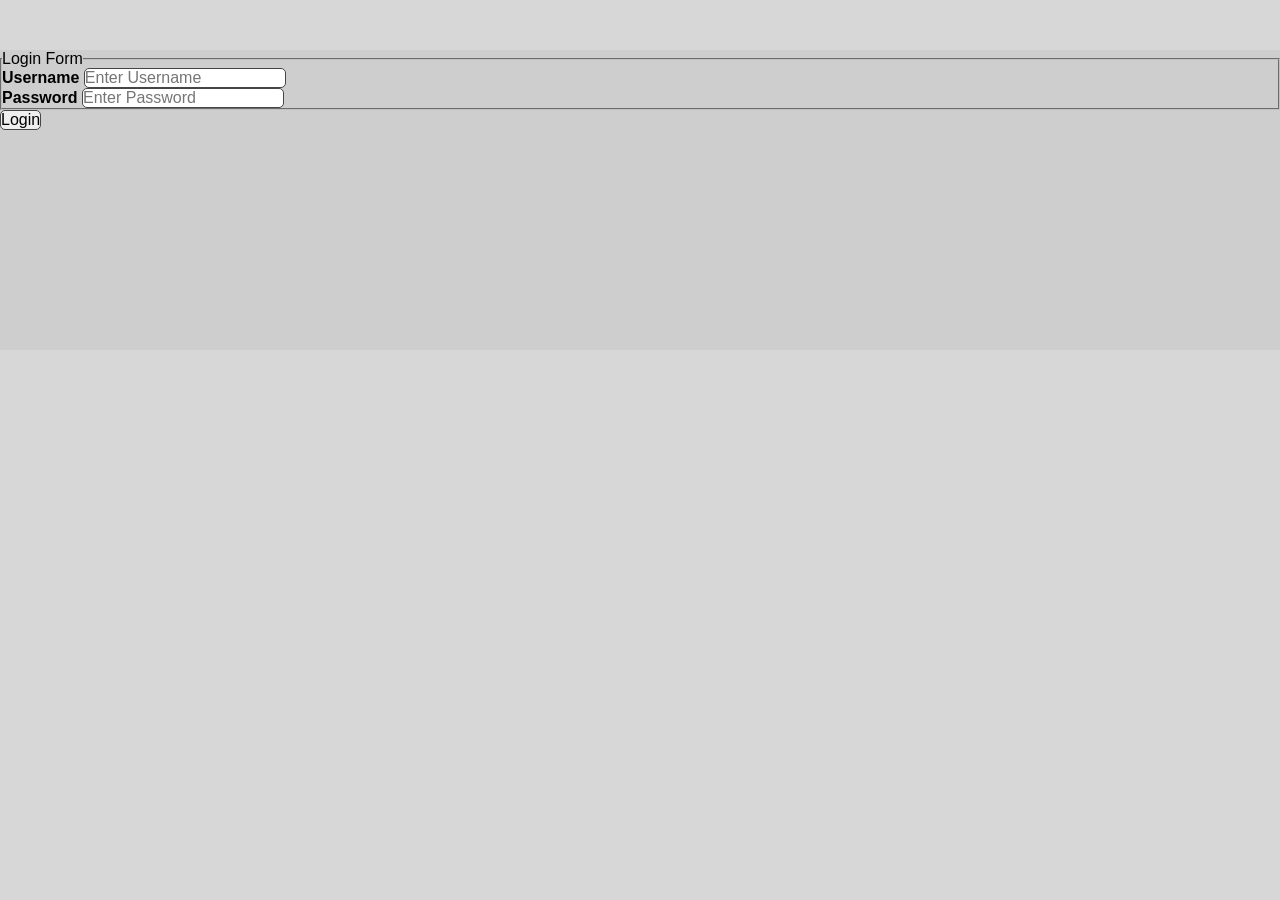
==== index.html @ 04899fb7 "First" ====
<!DOCTYPE html>
<html lang='en'>
<head>
    <meta charset='utf-8'>
    <meta name='viewport' content='width=device-width, initial-scale=1'>
    <title>Demo Practice, of HTML Forms and How To Collection on W3School</title>
    <link rel='stylesheet' href='styles.css'>

</head>
<body>
    <!-- #region Login Form -->
    <!--  Credits Goes To: https://www.w3schools.com/howto/howto_css_login_form.asp, With Some Modifications -->
      <form action="action_page.php" method="post">
        <fieldset>
          <legend>Login Form</legend>
            <div class="username">
              <label for="uname"><strong>Username</strong></label>
              <input type="text" placeholder="Enter Username" name="uname" required>
            </div>
            <div class="password">
              <label for="psw"><strong>Password</strong></label>
              <input type="password" placeholder="Enter Password" name="psw" required>
          </div>
        </fieldset>
        <input type="submit" value="Login">
      </form>
<!-- Summary of Modifications:  
 - Replaceed b tage with semantic strong tag
 - Added fieldset and legend and container divs for better structure and accessibility for each label & input pair
 - Added required attribute to input fields for basic validation
  -->
      <!-- #endregion -->
</body>
</html>
---- styles.css ----
*{
    box-sizing: border-box;
    font-family: sans-serif;
    font-size: 16px;
    margin: 0;
    padding: 0;
}

body{
    background-color: #d8d7d7;
}


form{
    background-color: #cecece;
    min-width: 300px;
    min-height: 300px;
    margin: 50px auto;
}

.username{
    
}
input{
    border: 1px solid #464444;
    border-radius: 5px;
}
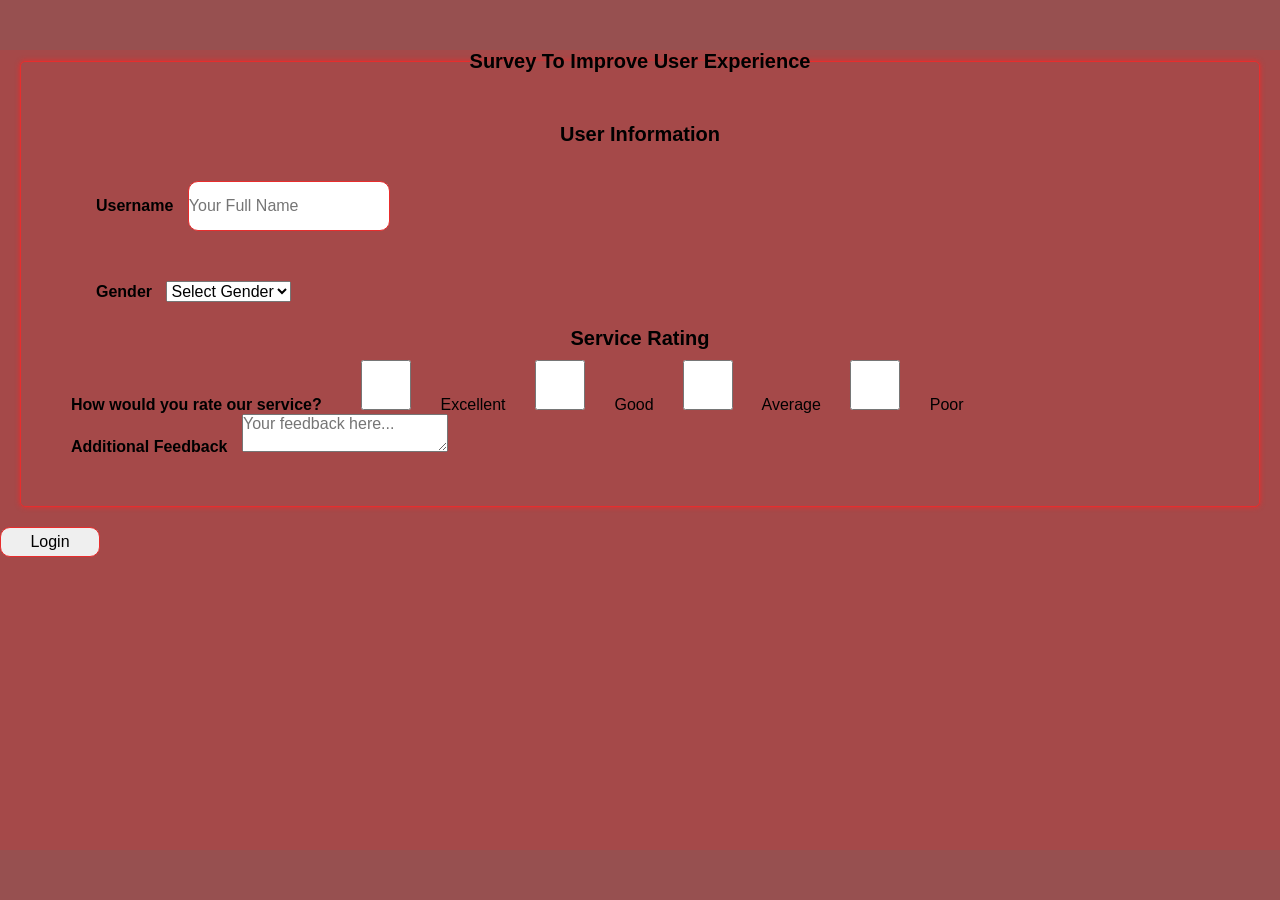
==== commit fd2136a5: "Transformed into Small Service Rating Survey, Poor UI Though Still" ====
--- a/index.html
+++ b/index.html
@@ -1,34 +1,58 @@
-<!DOCTYPE html>
-<html lang='en'>
-<head>
-    <meta charset='utf-8'>
-    <meta name='viewport' content='width=device-width, initial-scale=1'>
-    <title>Demo Practice, of HTML Forms and How To Collection on W3School</title>
-    <link rel='stylesheet' href='styles.css'>
-
-</head>
-<body>
-    <!-- #region Login Form -->
-    <!--  Credits Goes To: https://www.w3schools.com/howto/howto_css_login_form.asp, With Some Modifications -->
-      <form action="action_page.php" method="post">
-        <fieldset>
-          <legend>Login Form</legend>
-            <div class="username">
-              <label for="uname"><strong>Username</strong></label>
-              <input type="text" placeholder="Enter Username" name="uname" required>
-            </div>
-            <div class="password">
-              <label for="psw"><strong>Password</strong></label>
-              <input type="password" placeholder="Enter Password" name="psw" required>
-          </div>
-        </fieldset>
-        <input type="submit" value="Login">
-      </form>
-<!-- Summary of Modifications:  
+<!doctype html>
+<html lang="en">
+  <head>
+    <meta charset="utf-8" />
+    <meta name="viewport" content="width=device-width, initial-scale=1" />
+    <title>
+      Demo Practice, of HTML Forms and How To Collection on W3School
+    </title>
+    <link rel="stylesheet" href="styles.css" />
+  </head>
+  <body>
+    <!-- #region Login Form/Transofored To Hypothetical Survey -->
+    <!--  Original Snippet(s): https://www.w3schools.com/howto/howto_css_login_form.asp, With Some Modifications -->
+    <form method="post">
+      <fieldset>
+        <legend>Survey To Improve User Experience</legend>
+        <legend>User Information</legend>
+        <div class="username">
+          <label for="username"><strong>Username</strong></label>
+          <input
+            type="text"
+            placeholder="Your Full Name"
+            name="username"
+            required
+          />
+        </div>
+        <div class="gender">
+          <label for="gender"><strong>Gender</strong></label>
+          <select name="gender" id="gender" required>
+            <option value="">Select Gender</option>
+            <option value="male">Male</option>
+            <option value="female">Female</option>
+            <option value="other">Other</option>
+          </select>
+        </div>
+        <legend>Service Rating</legend>
+        <div class="rating">
+          <label for="rating"><strong>How would you rate our service?</strong></label>
+          <input type="checkbox" name="rating" value="excellent" /> Excellent
+          <input type="checkbox" name="rating" value="good" /> Good
+          <input type="checkbox" name="rating" value="average" /> Average
+          <input type="checkbox" name="rating" value="poor" /> Poor
+          </select>
+        </div>
+        <div class="feedback">
+          <label for="feedback"><strong>Additional Feedback</strong></label>
+          <textarea name="feedback" placeholder="Your feedback here..." required></textarea>
+      </fieldset>
+      <input type="submit" value="Login" />
+    </form>
+    <!-- Summary of Modifications:  
  - Replaceed b tage with semantic strong tag
  - Added fieldset and legend and container divs for better structure and accessibility for each label & input pair
  - Added required attribute to input fields for basic validation
   -->
-      <!-- #endregion -->
-</body>
-</html>+    <!-- #endregion -->
+  </body>
+</html>
--- a/styles.css
+++ b/styles.css
@@ -1,27 +1,68 @@
-*{
-    box-sizing: border-box;
-    font-family: sans-serif;
-    font-size: 16px;
-    margin: 0;
-    padding: 0;
+* {
+  box-sizing: border-box;
+  font-family: sans-serif;
+  font-size: 16px;
+  margin: 0;
+  padding: 0;
+}
+:root {
+  --primary-color: #e82d2d;
+  --secondary-color: #a54949;
+  --background-color: #975050;
 }
 
-body{
-    background-color: #d8d7d7;
+body {
+  background-color: var(--background-color);
 }
 
-
-form{
-    background-color: #cecece;
-    min-width: 300px;
-    min-height: 300px;
-    margin: 50px auto;
+form {
+  background-color: var(--secondary-color);
+  min-width: 300px;
+  min-height: 300px;
+  margin: 50px auto;
+  height: calc(100vh - 100px);
+}
+fieldset {
+  border: 1px solid var(--primary-color);
+  border-radius: 5px;
+  margin: 20px;
+  padding: 50px;
+  box-shadow: 0px 0px 5px var(--primary-color);
+}
+legend {
+  font-size: 20px;
+  font-weight: bold;
+  text-align: center;
+  /* box-shadow: 0px 0px 5px var(--primary-color); */
+}
+.username,
+.gender {
+  padding: 25px;
+}
+label {
+  margin-right: 10px;
+  min-width: 100px;
+  text-align: right;
+  margin-top: 65px;
+}
+input {
+  outline: none;
+  border: 1px solid var(--primary-color);
+  border-radius: 10px;
+  min-width: 100px;
+  min-height: 50px;
+  margin-top: 10px;
+}
+input:focus {
+  outline: none;
+  border-color: var(--primary-color);
+  box-shadow: 0px 0px 5px var(--primary-color);
 }
 
-.username{
-    
+input[type="submit"] {
+  border: 1px solid var(--primary-color);
+  min-width: 100px;
+  min-height: 30px;
+  margin: auto;
+  text-align: center;
 }
-input{
-    border: 1px solid #464444;
-    border-radius: 5px;
-}
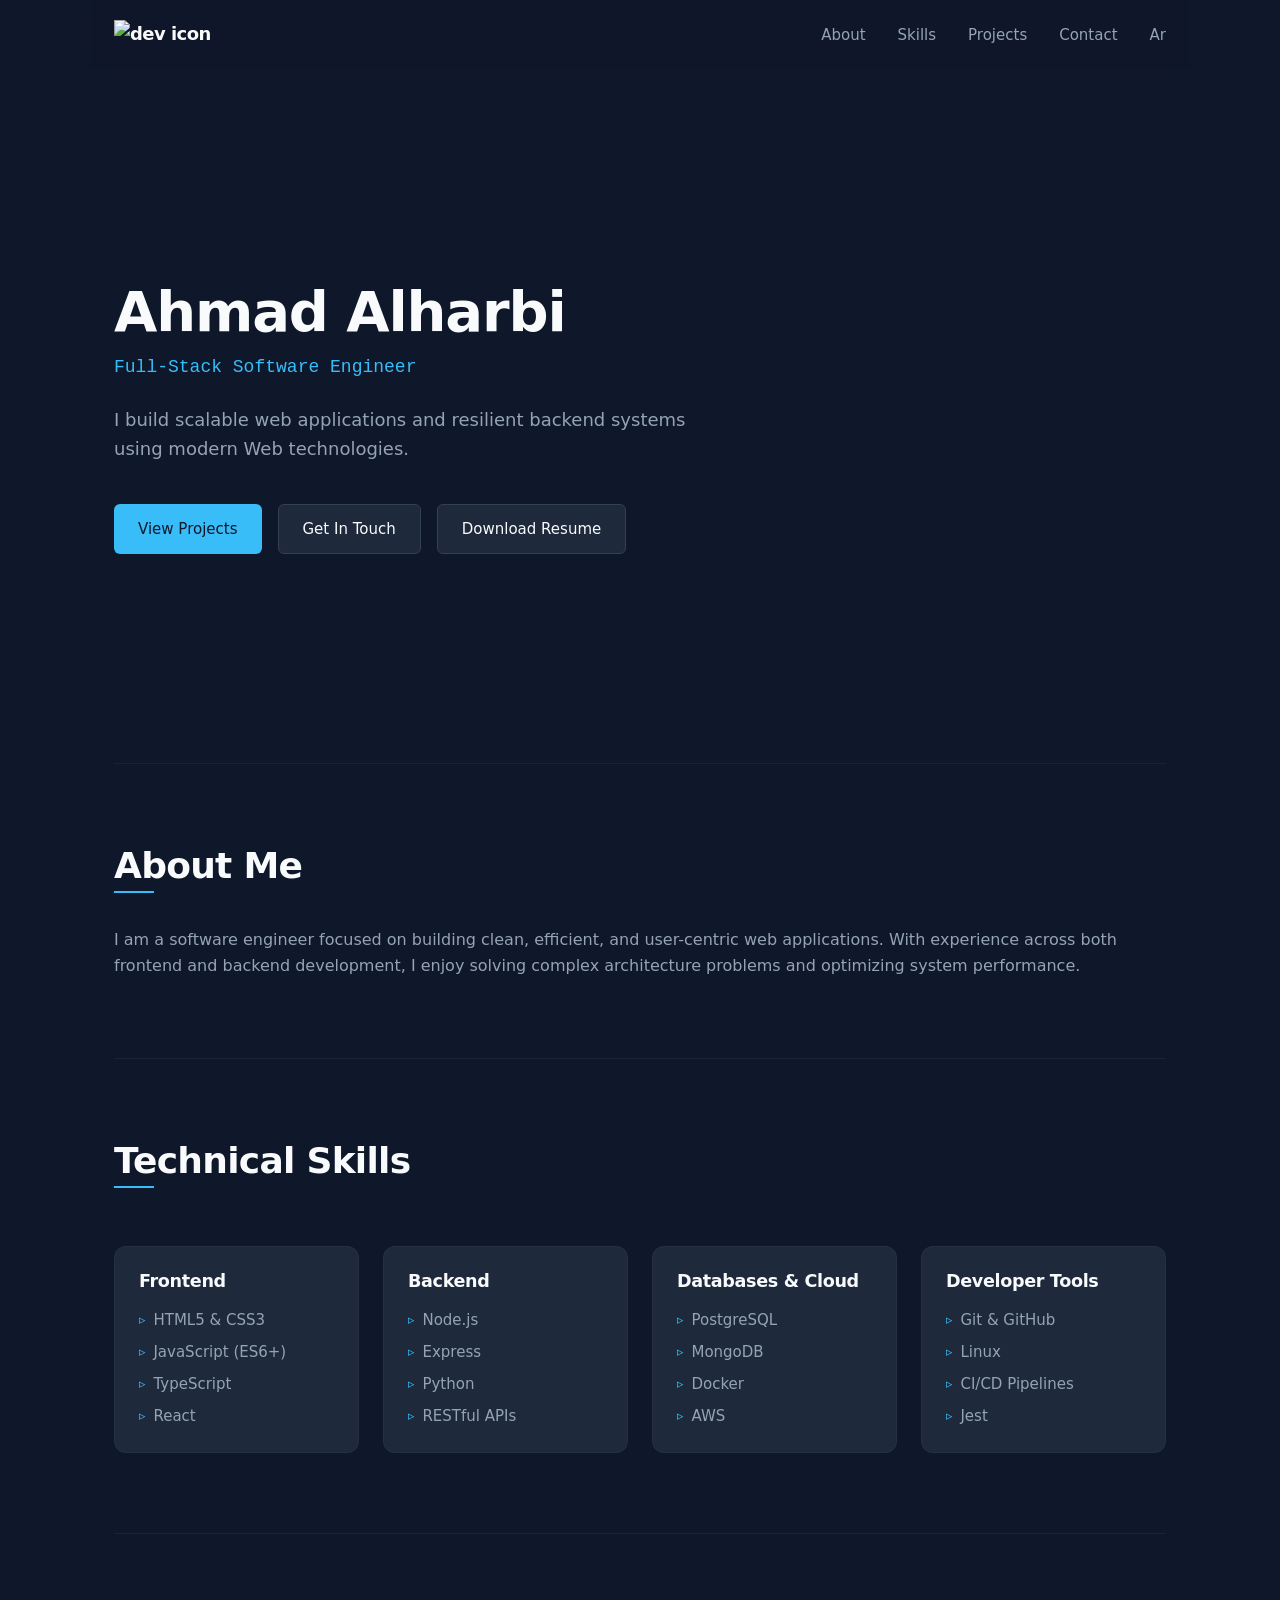
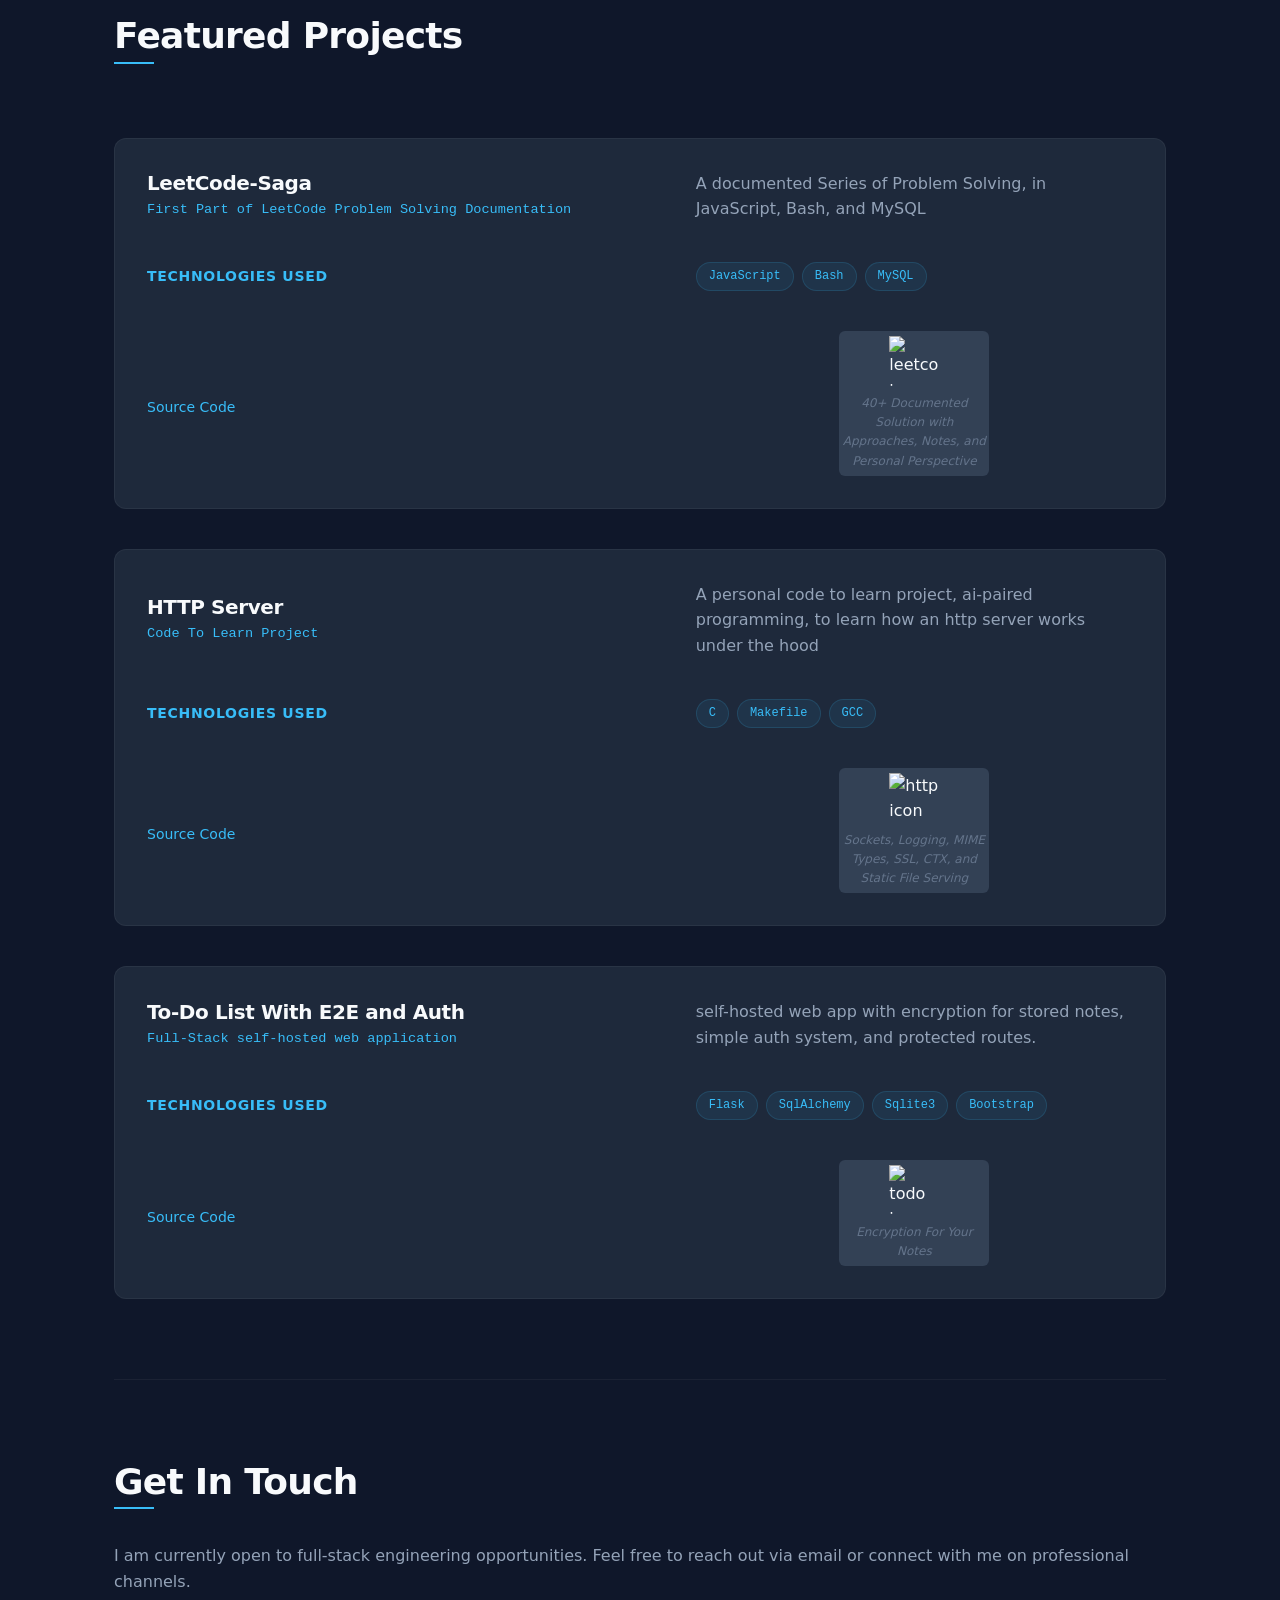
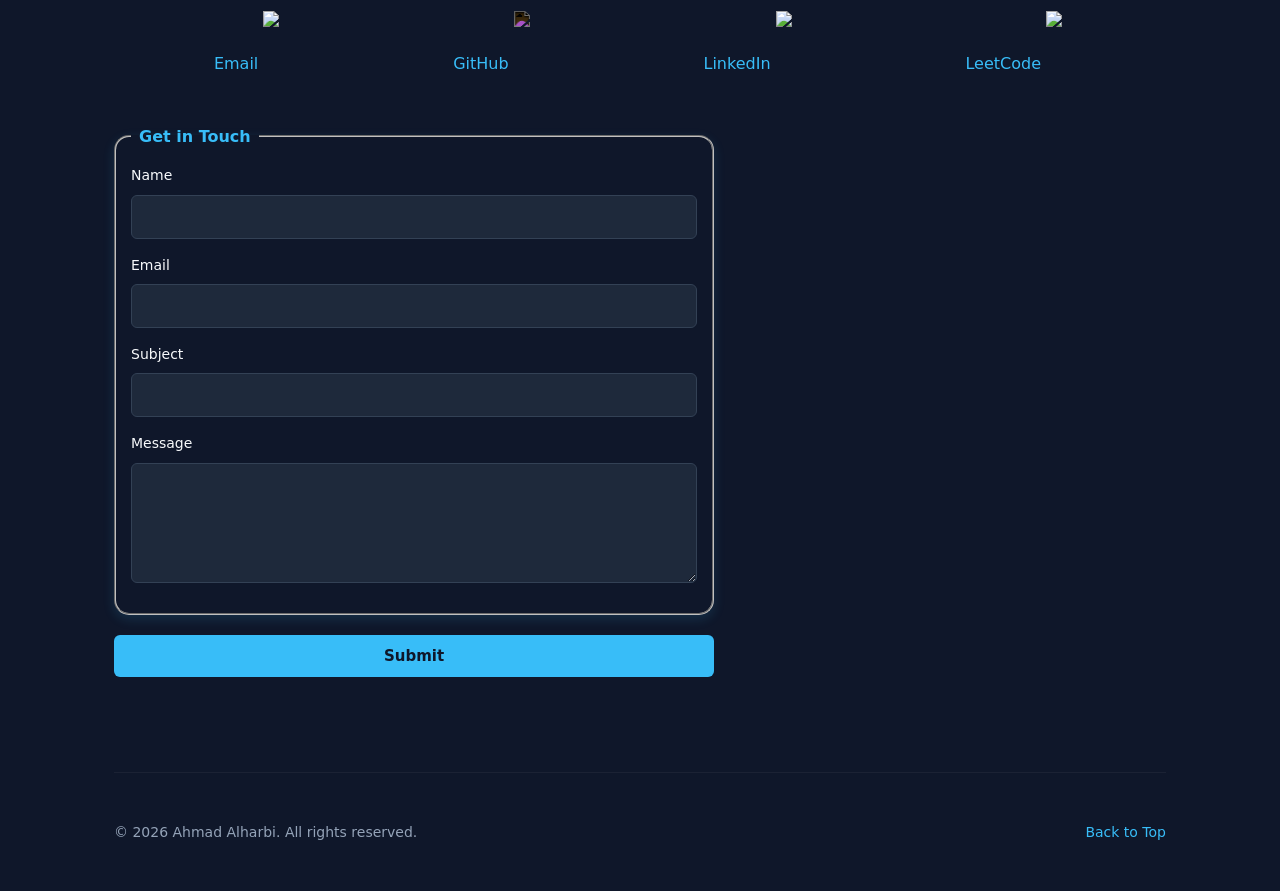
==== commit 25c7b106: "Created Simple Portfolio" ====
--- a/index.html
+++ b/index.html
@@ -7,11 +7,13 @@
       Demo Practice, of HTML Forms and How To Collection on W3School
     </title>
     <link rel="stylesheet" href="styles.css" />
+    <link rel="icon" type="image/png" href="/public/dev-icon-146.svg" />
   </head>
   <body>
-    <!-- #region Login Form/Transofored To Hypothetical Survey -->
+    <!-- #region Login Form/ Transformed To Hypothetical Survey -->
+
     <!--  Original Snippet(s): https://www.w3schools.com/howto/howto_css_login_form.asp, With Some Modifications -->
-    <form method="post">
+    <!-- <form method="post">
       <fieldset>
         <legend>Survey To Improve User Experience</legend>
         <legend>User Information</legend>
@@ -47,12 +49,300 @@
           <textarea name="feedback" placeholder="Your feedback here..." required></textarea>
       </fieldset>
       <input type="submit" value="Login" />
-    </form>
+    </form> -->
     <!-- Summary of Modifications:  
- - Replaceed b tage with semantic strong tag
+ - Replaced b tag with semantic strong tag
  - Added fieldset and legend and container divs for better structure and accessibility for each label & input pair
  - Added required attribute to input fields for basic validation
   -->
     <!-- #endregion -->
+    <!-- #region Simple Portfolio -->
+
+    <!-- Main Navigation Header -->
+    <header>
+      <a href="#hero"><img src="/public/dev-icon-146.svg" alt="dev icon" /></a>
+      <nav>
+        <ul>
+          <li><a href="#about">About</a></li>
+          <li><a href="#skills">Skills</a></li>
+          <li><a href="#projects">Projects</a></li>
+          <li><a href="#contact">Contact</a></li>
+          <li><a href="/ar.html">Ar</a></li>
+        </ul>
+      </nav>
+    </header>
+
+    <main>
+      <!-- Hero Section -->
+      <section id="hero">
+        <header>
+          <h1>Ahmad Alharbi</h1>
+          <p>Full-Stack Software Engineer</p>
+        </header>
+        <p>
+          I build scalable web applications and resilient backend systems using
+          modern Web technologies.
+        </p>
+        <div>
+          <a href="#projects">View Projects</a>
+          <a href="#contact">Get In Touch</a>
+          <a href="/public/resume.pdf" download>Download Resume</a>
+        </div>
+      </section>
+
+      <!-- About Section -->
+      <section id="about">
+        <h2>About Me</h2>
+        <p>
+          I am a software engineer focused on building clean, efficient, and
+          user-centric web applications. With experience across both frontend
+          and backend development, I enjoy solving complex architecture problems
+          and optimizing system performance.
+        </p>
+      </section>
+
+      <!-- Skills Section -->
+      <section id="skills">
+        <h2>Technical Skills</h2>
+
+        <section>
+          <h3>Frontend</h3>
+          <ul>
+            <li>HTML5 &amp; CSS3</li>
+            <li>JavaScript (ES6+)</li>
+            <li>TypeScript</li>
+            <li>React</li>
+          </ul>
+        </section>
+
+        <section>
+          <h3>Backend</h3>
+          <ul>
+            <li>Node.js</li>
+            <li>Express</li>
+            <li>Python</li>
+            <li>RESTful APIs</li>
+          </ul>
+        </section>
+
+        <section>
+          <h3>Databases &amp; Cloud</h3>
+          <ul>
+            <li>PostgreSQL</li>
+            <li>MongoDB</li>
+            <li>Docker</li>
+            <li>AWS</li>
+          </ul>
+        </section>
+
+        <section>
+          <h3>Developer Tools</h3>
+          <ul>
+            <li>Git &amp; GitHub</li>
+            <li>Linux</li>
+            <li>CI/CD Pipelines</li>
+            <li>Jest</li>
+          </ul>
+        </section>
+      </section>
+
+      <!-- Projects Section -->
+      <section id="projects">
+        <h2>Featured Projects</h2>
+
+        <!-- Project Card 1 -->
+        <article>
+          <header>
+            <h3>LeetCode-Saga</h3>
+            <p>First Part of LeetCode Problem Solving Documentation</p>
+          </header>
+
+          <figure>
+            <img src="/public/leetcode-128px.png" alt="leetcode icon" />
+            <figcaption>
+              40+ Documented Solution with Approaches, Notes, and Personal
+              Perspective
+            </figcaption>
+          </figure>
+
+          <p>
+            A documented Series of Problem Solving, in JavaScript, Bash, and
+            MySQL
+          </p>
+
+          <h4>Technologies Used</h4>
+          <ul>
+            <li>JavaScript</li>
+            <li>Bash</li>
+            <li>MySQL</li>
+          </ul>
+
+          <footer>
+            <a
+              href="https://github.com/ahmadharbi0x1337/leetcode_-1"
+              target="_blank"
+              >Source Code</a
+            >
+          </footer>
+        </article>
+
+        <!-- Project Card 2 -->
+        <article>
+          <header>
+            <h3>HTTP Server</h3>
+            <p>Code To Learn Project</p>
+          </header>
+
+          <figure>
+            <img
+              src="/public/aws-res-aws-iot-http-protocol-64px.png"
+              alt="http icon"
+            />
+            <figcaption>
+              Sockets, Logging, MIME Types, SSL, CTX, and Static File Serving
+            </figcaption>
+          </figure>
+
+          <p>
+            A personal code to learn project, ai-paired programming, to learn
+            how an http server works under the hood
+          </p>
+
+          <h4>Technologies Used</h4>
+          <ul>
+            <li>C</li>
+            <li>Makefile</li>
+            <li>GCC</li>
+          </ul>
+
+          <footer>
+            <a
+              href="https://github.com/ahmadharbi0x1337/https_server"
+              target="_blank"
+              >Source Code</a
+            >
+          </footer>
+        </article>
+
+        <!-- Project Card 3 -->
+        <article>
+          <header>
+            <h3>To-Do List With E2E and Auth</h3>
+            <p>Full-Stack self-hosted web application</p>
+          </header>
+
+          <figure>
+            <img
+              src="/public/todo_pen_and_paper_1731502227.svg"
+              alt="todo icon"
+            />
+            <figcaption>Encryption For Your Notes</figcaption>
+          </figure>
+
+          <p>
+            self-hosted web app with encryption for stored notes, simple auth
+            system, and protected routes.
+          </p>
+
+          <h4>Technologies Used</h4>
+          <ul>
+            <li>Flask</li>
+            <li>SqlAlchemy</li>
+            <li>Sqlite3</li>
+            <li>Bootstrap</li>
+          </ul>
+
+          <footer>
+            <a
+              href="https://github.com/ahmadharbi0x1337/encrypted-notes"
+              target="_blank"
+              >Source Code</a
+            >
+          </footer>
+        </article>
+      </section>
+
+      <!-- Contact Section -->
+      <section id="contact">
+        <h2>Get In Touch</h2>
+        <p>
+          I am currently open to full-stack engineering opportunities. Feel free
+          to reach out via email or connect with me on professional channels.
+        </p>
+
+        <ul>
+          <li>
+            <a href="mailto:ahmadharbi0x1337@gmail.com">
+              <span>Email</span>
+              <img src="/public/minutemailer.svg" alt="email icon"
+            /></a>
+          </li>
+          <li>
+            <a href="https://github.com/ahmadharbi0x1337" target="_blank">
+              <span>GitHub</span>
+              <img
+                class="github-styles"
+                src="/public/github.svg"
+                alt="github icon"
+            /></a>
+          </li>
+          <li>
+            <a
+              href="https://www.linkedin.com/in/ahmad-alharbi-0010502b0/"
+              target="_blank"
+            >
+              <span>LinkedIn</span>
+              <img src="/public/linkedin.svg" alt="linkedin icon"
+            /></a>
+          </li>
+          <li>
+            <a href="https://leetcode.com/u/ahmadharbi0x1337/" target="_blank">
+              <span>LeetCode</span>
+              <img src="/public/leetcode-128px.png" alt="leetcode icon"
+            /></a>
+          </li>
+        </ul>
+
+        <!-- Standard Contact Form -->
+        <form action="#" method="post">
+          <fieldset>
+            <legend>Get in Touch</legend>
+            <div>
+              <label for="name">Name</label>
+              <input type="text" id="name" name="name" required />
+            </div>
+
+            <div>
+              <label for="email">Email</label>
+              <input type="email" id="email" name="email" required />
+            </div>
+
+            <div>
+              <label for="subject">Subject</label>
+              <input type="text" id="subject" name="subject" required />
+            </div>
+
+            <div>
+              <label for="message">Message</label>
+              <textarea
+                id="message"
+                name="message"
+                rows="5"
+                required
+              ></textarea>
+            </div>
+          </fieldset>
+          <input type="submit" value="Submit" />
+        </form>
+      </section>
+    </main>
+
+    <!-- Site Footer -->
+    <footer>
+      <p>&copy; 2026 Ahmad Alharbi. All rights reserved.</p>
+      <p><a href="#hero">Back to Top</a></p>
+    </footer>
+
+    <!-- #endregion -->
   </body>
 </html>
--- a/styles.css
+++ b/styles.css
@@ -1,10 +1,13 @@
-* {
+/* #region Survey Styles */
+/*
+*{
   box-sizing: border-box;
   font-family: sans-serif;
   font-size: 16px;
   margin: 0;
   padding: 0;
-}
+}*/
+/*
 :root {
   --primary-color: #e82d2d;
   --secondary-color: #a54949;
@@ -33,7 +36,7 @@
   font-size: 20px;
   font-weight: bold;
   text-align: center;
-  /* box-shadow: 0px 0px 5px var(--primary-color); */
+  /* box-shadow: 0px 0px 5px var(--primary-color);
 }
 .username,
 .gender {
@@ -66,3 +69,568 @@
   margin: auto;
   text-align: center;
 }
+*/
+
+/* #endregion */
+
+/* #region Portfolio Styles*/
+
+/* ==========================================================================
+   1. DESIGN SYSTEM VARIABLES
+   ========================================================================== */
+:root {
+  /* Color Palette - Refined Slate Dark Theme */
+  --bg-primary: #0f172a; /* Deep slate base */
+  --bg-secondary: #1e293b; /* Card & section background */
+  --bg-tertiary: #334155; /* Subtle borders & hover states */
+
+  --text-primary: #f8fafc; /* Crisp main text */
+  --text-secondary: #94a3b8; /* Subdued body text */
+  --text-muted: #64748b; /* Muted meta text */
+
+  --accent-primary: #38bdf8; /* Subtle electric blue accent */
+  --accent-hover: #7dd3fc; /* Soft blue highlight */
+  --accent-glow: rgba(56, 189, 248, 0.15);
+
+  /* Typography */
+  --font-sans:
+    system-ui, -apple-system, BlinkMacSystemFont, "Segoe UI", Roboto, Oxygen,
+    Ubuntu, Cantarell, sans-serif;
+  --font-mono: "JetBrains Mono", Consolas, Monaco, monospace;
+
+  /* Layout & Spacing */
+  --max-width: 1100px;
+  --radius-sm: 6px;
+  --radius-md: 12px;
+  --transition-fast: 0.2s ease;
+  --transition-smooth: 0.3s cubic-bezier(0.16, 1, 0.3, 1);
+}
+
+/* ==========================================================================
+   2. BASE & RESET
+   ========================================================================== */
+*,
+*::before,
+*::after {
+  box-sizing: border-box;
+  margin: 0;
+  padding: 0;
+}
+
+html {
+  scroll-behavior: smooth;
+  color-scheme: dark;
+}
+
+body {
+  background-color: var(--bg-primary);
+  color: var(--text-primary);
+  font-family: var(--font-sans);
+  line-height: 1.6;
+  font-size: 1rem;
+}
+
+/* ==========================================================================
+   3. TYPOGRAPHY & LINKS
+   ========================================================================== */
+h1,
+h2,
+h3,
+h4 {
+  color: var(--text-primary);
+  line-height: 1.2;
+  font-weight: 600;
+  letter-spacing: -0.02em;
+}
+
+h1 {
+  font-size: clamp(2.2rem, 5vw, 3.5rem);
+}
+h2 {
+  font-size: clamp(1.75rem, 3vw, 2.25rem);
+}
+h3 {
+  font-size: 1.25rem;
+}
+h4 {
+  font-size: 0.875rem;
+  text-transform: uppercase;
+  letter-spacing: 0.05em;
+  color: var(--accent-primary);
+}
+
+p {
+  color: var(--text-secondary);
+}
+
+a {
+  color: var(--accent-primary);
+  text-decoration: none;
+  transition: color var(--transition-fast);
+}
+
+a:hover {
+  color: var(--accent-hover);
+}
+
+ul {
+  list-style: none;
+}
+
+/* ==========================================================================
+   4. GLOBAL LAYOUT & CONTAINER
+   ========================================================================== */
+main {
+  max-width: var(--max-width);
+  margin: 0 auto;
+  padding: 0 1.5rem;
+}
+
+section {
+  padding: 5rem 0;
+  border-bottom: 1px solid rgba(255, 255, 255, 0.05);
+  animation: fadeIn 0.8s ease-out both;
+}
+
+section > h2 {
+  margin-bottom: 2.5rem;
+  position: relative;
+  display: inline-block;
+}
+
+section > h2::after {
+  content: "";
+  position: absolute;
+  bottom: -6px;
+  left: 0;
+  inset-inline-start: 0;
+  width: 40px;
+  height: 2px;
+  background-color: var(--accent-primary);
+}
+
+/* ==========================================================================
+   5. HEADER & NAVIGATION
+   ========================================================================== */
+body > header {
+  position: sticky;
+  top: 0;
+  z-index: 100;
+  display: flex;
+  justify-content: space-between;
+  align-items: center;
+  max-width: var(--max-width);
+  margin: 0 auto;
+  padding: 1.25rem 1.5rem;
+  background-color: rgba(15, 23, 42, 0.8);
+  backdrop-filter: blur(12px);
+}
+
+body > header > a {
+  font-weight: 700;
+  font-size: 1.125rem;
+  color: var(--text-primary);
+  letter-spacing: -0.03em;
+}
+
+body > header nav ul {
+  display: flex;
+  gap: 2rem;
+}
+
+body > header nav a {
+  color: var(--text-secondary);
+  font-size: 0.9375rem;
+  font-weight: 500;
+  position: relative;
+  padding: 0.25rem 0;
+}
+
+body > header nav a::after {
+  content: "";
+  position: absolute;
+  bottom: 0;
+  left: 0;
+  width: 0%;
+  height: 2px;
+  background-color: var(--accent-primary);
+  transition: width var(--transition-fast);
+}
+
+body > header nav a:hover {
+  color: var(--text-primary);
+}
+
+body > header nav a:hover::after {
+  width: 100%;
+}
+body > header > a {
+  min-width: 50px;
+}
+
+/* ==========================================================================
+   6. HERO SECTION
+   ========================================================================== */
+#hero {
+  min-height: calc(85vh - 70px);
+  display: flex;
+  flex-direction: column;
+  justify-content: center;
+  align-items: flex-start;
+  gap: 1.5rem;
+}
+
+#hero header p {
+  color: var(--accent-primary);
+  font-family: var(--font-mono);
+  font-size: 1.125rem;
+  margin-top: 0.5rem;
+}
+
+#hero > p {
+  max-width: 600px;
+  font-size: 1.125rem;
+}
+
+/* CTA Container */
+#hero > div {
+  display: flex;
+  flex-wrap: wrap;
+  gap: 1rem;
+  margin-top: 1rem;
+}
+
+#hero > div > a {
+  display: inline-flex;
+  align-items: center;
+  padding: 0.75rem 1.5rem;
+  border-radius: var(--radius-sm);
+  font-weight: 500;
+  font-size: 0.9375rem;
+  transition: all var(--transition-fast);
+}
+
+/* Primary Button Style */
+#hero > div > a:first-child {
+  background-color: var(--accent-primary);
+  color: var(--bg-primary);
+}
+
+#hero > div > a:first-child:hover {
+  background-color: var(--accent-hover);
+  transform: translateY(-2px);
+  box-shadow: 0 8px 20px var(--accent-glow);
+}
+
+/* Secondary Button Style */
+#hero > div > a:not(:first-child) {
+  border: 1px solid var(--bg-tertiary);
+  color: var(--text-primary);
+  background-color: var(--bg-secondary);
+}
+
+#hero > div > a:not(:first-child):hover {
+  border-color: var(--accent-primary);
+  color: var(--accent-primary);
+  transform: translateY(-2px);
+}
+
+/* ==========================================================================
+   7. SKILLS SECTION
+   ========================================================================== */
+#skills {
+  display: grid;
+  grid-template-columns: repeat(auto-fit, minmax(220px, 1fr));
+  gap: 1.5rem;
+}
+
+#skills > h2 {
+  grid-column: 1 / -1;
+}
+
+#skills > section {
+  padding: 1.5rem;
+  background-color: var(--bg-secondary);
+  border: 1px solid rgba(255, 255, 255, 0.03);
+  border-radius: var(--radius-md);
+  transition: border-color var(--transition-fast);
+}
+
+#skills > section:hover {
+  border-color: var(--bg-tertiary);
+}
+
+#skills h3 {
+  margin-bottom: 1rem;
+  font-size: 1.1rem;
+  color: var(--text-primary);
+}
+
+#skills ul {
+  display: flex;
+  flex-direction: column;
+  gap: 0.5rem;
+}
+
+#skills li {
+  color: var(--text-secondary);
+  font-size: 0.9375rem;
+  display: flex;
+  align-items: center;
+}
+
+#skills li::before {
+  content: "▹";
+  color: var(--accent-primary);
+  margin-inline-end: 0.5rem; /* auto support for RTL */
+  font-size: 0.8rem;
+}
+
+/* ==========================================================================
+   8. PROJECTS SECTION
+   ========================================================================== */
+#projects {
+  display: flex;
+  flex-direction: column;
+  gap: 2.5rem;
+}
+
+/* Project Card Layout */
+#projects article {
+  display: grid;
+  grid-template-columns: 1fr;
+  gap: 1.5rem;
+  background-color: var(--bg-secondary);
+  border: 1px solid rgba(255, 255, 255, 0.05);
+  border-radius: var(--radius-md);
+  padding: 2rem;
+  position: relative;
+  transition:
+    transform var(--transition-smooth),
+    border-color var(--transition-smooth),
+    box-shadow var(--transition-smooth);
+}
+
+#projects article:hover {
+  transform: translateY(-4px);
+  border-color: rgba(56, 189, 248, 0.3);
+  box-shadow: 0 12px 30px rgba(0, 0, 0, 0.3);
+}
+
+#projects article header p {
+  color: var(--accent-primary);
+  font-family: var(--font-mono);
+  font-size: 0.85rem;
+  margin-top: 0.25rem;
+}
+
+/* Project Image */
+#projects figure {
+  display: flex;
+  flex-direction: column;
+  align-items: center;
+  overflow: hidden;
+  border-radius: var(--radius-sm);
+  background-color: var(--bg-tertiary);
+  padding-block: 5px;
+  width: 150px;
+  place-self: center;
+}
+
+#projects figure img {
+  width: 50px;
+  height: 50px;
+  display: block;
+  object-fit: cover;
+  transition: transform var(--transition-smooth);
+}
+
+#projects article:hover figure img {
+  transform: scale(1.03);
+}
+
+#projects figcaption {
+  font-size: 0.75rem;
+  color: var(--text-muted);
+  margin-top: 0.5rem;
+  font-style: italic;
+  text-align: center;
+}
+
+/* Tech Tag Pill List */
+#projects ul {
+  display: flex;
+  flex-wrap: wrap;
+  gap: 0.5rem;
+  margin: 1rem 0;
+}
+
+#projects li {
+  font-family: var(--font-mono);
+  font-size: 0.75rem;
+  background-color: rgba(56, 189, 248, 0.08);
+  color: var(--accent-primary);
+  padding: 0.25rem 0.75rem;
+  border-radius: 999px;
+  border: 1px solid rgba(56, 189, 248, 0.15);
+}
+
+/* Card Footer Action Links */
+#projects article footer {
+  display: flex;
+  gap: 1.25rem;
+  margin-top: 0.5rem;
+}
+
+#projects article footer a {
+  font-size: 0.875rem;
+  font-weight: 500;
+  display: inline-flex;
+  align-items: center;
+  gap: 0.25rem;
+}
+
+/* ==========================================================================
+   9. CONTACT SECTION & FORM
+   ========================================================================== */
+#contact ul {
+  padding: 15px;
+  display: flex;
+  justify-content: space-around;
+}
+#contact ul li {
+  display: flex;
+  justify-content: space-between;
+  gap: 5px;
+}
+#contact ul li a img {
+  transform: translateY(2px);
+  min-width: 20px;
+  min-height: 20px;
+  max-width: 20px;
+  max-height: 20px;
+}
+.github-styles {
+  filter: invert(100%);
+}
+#contact form {
+  display: flex;
+  flex-direction: column;
+  gap: 1.25rem;
+  max-width: 600px;
+  margin-top: 2rem;
+}
+#contact form fieldset {
+  padding: 15px;
+  /* border: 1px solid var(--accent-hover); */
+  border-radius: 15px;
+  box-shadow: 0 4px 12px var(--accent-glow);
+}
+#contact form legend {
+  padding: 0 0.5rem;
+  font-size: 1rem;
+  font-weight: 600;
+  color: var(--accent-primary);
+}
+#contact form div {
+  display: flex;
+  flex-direction: column;
+  gap: 0.5rem;
+}
+
+#contact label {
+  font-size: 0.875rem;
+  color: var(--text-primary);
+  font-weight: 500;
+}
+
+#contact input,
+#contact textarea {
+  width: 100%;
+  padding: 0.75rem 1rem;
+  background-color: var(--bg-secondary);
+  border: 1px solid var(--bg-tertiary);
+  border-radius: var(--radius-sm);
+  color: var(--text-primary);
+  font-family: inherit;
+  font-size: 0.9375rem;
+  transition:
+    border-color var(--transition-fast),
+    box-shadow var(--transition-fast);
+  margin-bottom: 15px;
+}
+#contact textarea {
+  min-height: 120px;
+  resize: vertical;
+}
+#contact input:focus,
+#contact textarea:focus {
+  outline: none;
+  border-color: var(--accent-primary);
+  box-shadow: 0 0 0 3px var(--accent-glow);
+}
+
+#contact input[type="submit"] {
+  align-self: flex-start;
+  padding: 0.75rem 2rem;
+  background-color: var(--accent-primary);
+  color: var(--bg-primary);
+  border: none;
+  border-radius: var(--radius-sm);
+  font-weight: 600;
+  font-size: 0.9375rem;
+  cursor: pointer;
+  transition:
+    background-color var(--transition-fast),
+    transform var(--transition-fast);
+}
+
+#contact input[type="submit"]:hover {
+  background-color: var(--accent-hover);
+  transform: translateY(-1px);
+}
+
+/* ==========================================================================
+   10. SITE FOOTER
+   ========================================================================== */
+body > footer {
+  max-width: var(--max-width);
+  margin: 0 auto;
+  padding: 3rem 1.5rem;
+  display: flex;
+  justify-content: space-between;
+  align-items: center;
+  font-size: 0.875rem;
+  color: var(--text-muted);
+}
+
+/* ==========================================================================
+   11. MEDIA QUERIES (DESKTOP ENHANCEMENTS)
+   ========================================================================== */
+@media (min-width: 768px) {
+  /* Side-by-side Project Cards for Larger Screens */
+  #projects article {
+    grid-template-columns: 1.2fr 1fr;
+    align-items: center;
+  }
+
+  #projects article figure {
+    order: 2; /* Moves image to right side */
+  }
+}
+
+/* ==========================================================================
+   12. KEYFRAME ANIMATIONS
+   ========================================================================== */
+@keyframes fadeIn {
+  from {
+    opacity: 0;
+    transform: translateY(12px);
+  }
+  to {
+    opacity: 1;
+    transform: translateY(0);
+  }
+}
+
+/* #endregion */
